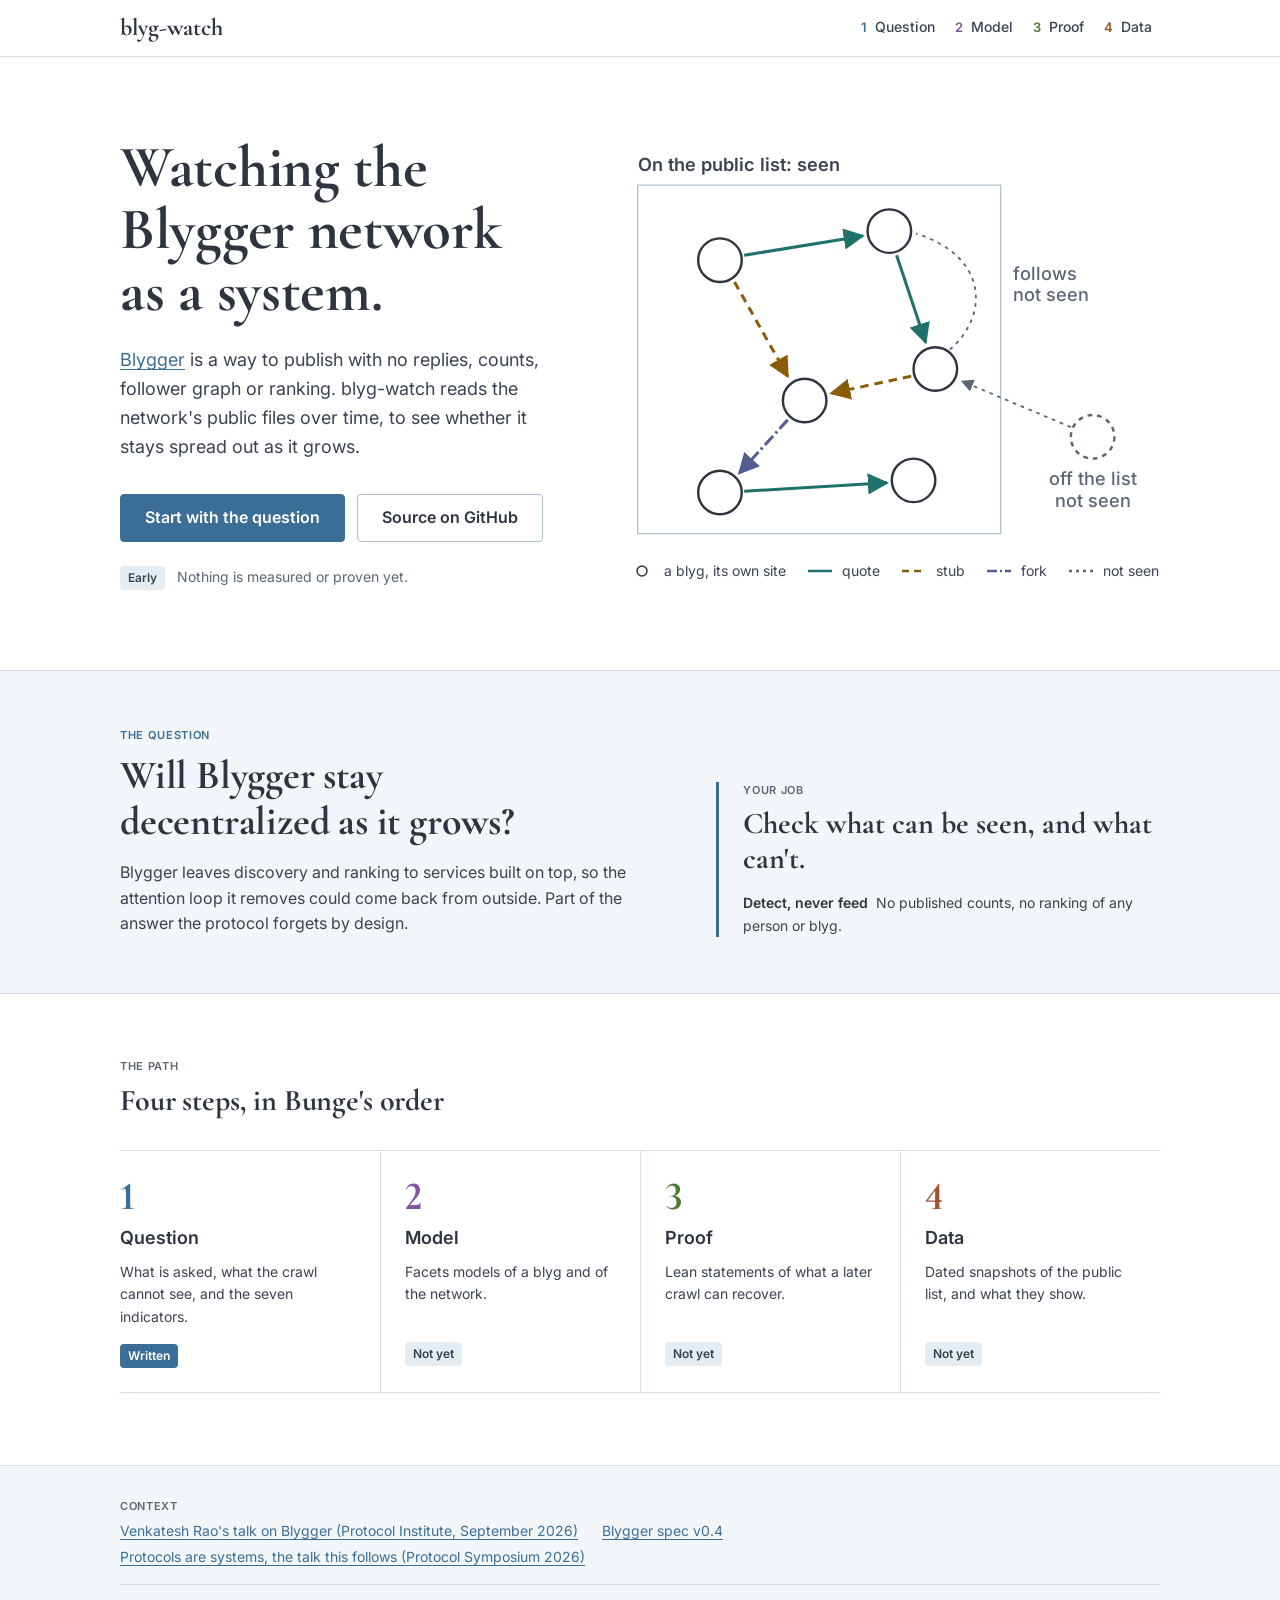
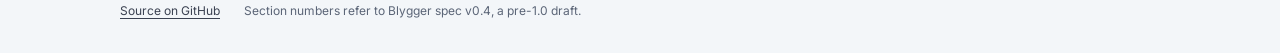
==== site/index.html @ 8dc78583 "site: onboarding front page with a drawn figure, detail moved to four step subpages Shingai found th" ====
<!doctype html>
<html lang="en">
<head>
<meta charset="utf-8">
<meta name="viewport" content="width=device-width, initial-scale=1">
<title>blyg-watch</title>
<meta name="description" content="Watching the Blygger publishing network as a system: whether it stays decentralized as it grows, measured without bringing back counts.">
<link rel="preconnect" href="https://fonts.googleapis.com">
<link rel="preconnect" href="https://fonts.gstatic.com" crossorigin>
<link href="https://fonts.googleapis.com/css2?family=Cormorant+Garamond:wght@700&family=Inter:wght@400;500;600&family=JetBrains+Mono:wght@400&display=swap" rel="stylesheet">
<link rel="stylesheet" href="style.css">
</head>
<body>
<header class="bar">
  <div class="wrap bar-in">
    <a class="mark" href="index.html" aria-current="page">blyg-watch</a>
    <nav aria-label="Path">
      <a class="n-question" href="question.html"><span class="n-num">1</span>Question</a>
      <a class="n-model" href="model.html"><span class="n-num">2</span>Model</a>
      <a class="n-proof" href="proof.html"><span class="n-num">3</span>Proof</a>
      <a class="n-data" href="data.html"><span class="n-num">4</span>Data</a>
    </nav>
  </div>
</header>

<main>
  <section class="hero wrap" aria-labelledby="hero-h">
    <div class="hero-text">
      <h1 id="hero-h">Watching the Blygger network as a system.</h1>
      <p class="lede"><a href="https://blygger.org">Blygger</a> is a way to publish with no replies, counts, follower graph or ranking. blyg-watch reads the network's public files over time, to see whether it stays spread out as it grows.</p>
      <div class="doors">
        <a class="door door-primary" href="question.html">Start with the question</a>
        <a class="door door-secondary" href="https://github.com/halcyonic-systems/blyg-watch">Source on GitHub</a>
      </div>
      <p class="status-line"><span class="chip chip-neutral">Early</span> Nothing is measured or proven yet.</p>
    </div>

    <figure class="hero-fig">
      <svg viewBox="0 0 440 330" role="img" aria-labelledby="fig-title fig-desc">
        <title id="fig-title">What a crawl of the network sees</title>
        <desc id="fig-desc">Six blygs on the public list, linked by quotes, stubs and forks, all visible to the crawl. A seventh blyg sits off the list, and its link in is not seen. Who follows whom is private and not seen either.</desc>
        <defs>
          <marker id="ah-quote" viewBox="0 0 10 10" refX="9" refY="5" markerWidth="7" markerHeight="7" orient="auto"><path class="f-quote" d="M0,0 L10,5 L0,10 Z"/></marker>
          <marker id="ah-stub" viewBox="0 0 10 10" refX="9" refY="5" markerWidth="7" markerHeight="7" orient="auto"><path class="f-stub" d="M0,0 L10,5 L0,10 Z"/></marker>
          <marker id="ah-fork" viewBox="0 0 10 10" refX="9" refY="5" markerWidth="7" markerHeight="7" orient="auto"><path class="f-fork" d="M0,0 L10,5 L0,10 Z"/></marker>
          <marker id="ah-unseen" viewBox="0 0 10 10" refX="9" refY="5" markerWidth="7" markerHeight="7" orient="auto"><path class="f-unseen" d="M0,0 L10,5 L0,10 Z"/></marker>
        </defs>

        <rect class="frame" x="8" y="34" width="300" height="288"/>
        <text class="fig-label" x="8" y="22">On the public list: seen</text>

        <path class="l-quote" d="M96,92 L194,76" marker-end="url(#ah-quote)"/>
        <path class="l-quote" d="M222,92 L246,164" marker-end="url(#ah-quote)"/>
        <path class="l-stub" d="M88,114 L132,192" marker-end="url(#ah-stub)"/>
        <path class="l-stub" d="M234,192 L168,206" marker-end="url(#ah-stub)"/>
        <path class="l-fork" d="M132,228 L92,272" marker-end="url(#ah-fork)"/>
        <path class="l-quote" d="M96,287 L214,280" marker-end="url(#ah-quote)"/>

        <path class="l-follow" d="M266,170 C300,140 296,92 238,74"/>
        <path class="l-unseen" d="M366,234 L276,196" marker-end="url(#ah-unseen)"/>

        <circle class="blyg" cx="76" cy="96" r="18"/>
        <circle class="blyg" cx="216" cy="72" r="18"/>
        <circle class="blyg" cx="254" cy="186" r="18"/>
        <circle class="blyg" cx="146" cy="212" r="18"/>
        <circle class="blyg" cx="236" cy="278" r="18"/>
        <circle class="blyg" cx="76" cy="288" r="18"/>
        <circle class="blyg blyg-off" cx="384" cy="242" r="18"/>

        <text class="fig-note" x="384" y="282" text-anchor="middle">off the list</text>
        <text class="fig-note" x="384" y="300" text-anchor="middle">not seen</text>
        <text class="fig-note" x="318" y="112">follows</text>
        <text class="fig-note" x="318" y="130">not seen</text>
      </svg>
      <figcaption>
        <ul class="key">
          <li><svg class="sw" viewBox="0 0 28 12" aria-hidden="true"><circle class="blyg" cx="14" cy="6" r="5"/></svg>a blyg, its own site</li>
          <li><svg class="sw" viewBox="0 0 28 12" aria-hidden="true"><path class="l-quote" d="M2,6 H26"/></svg>quote</li>
          <li><svg class="sw" viewBox="0 0 28 12" aria-hidden="true"><path class="l-stub" d="M2,6 H26"/></svg>stub</li>
          <li><svg class="sw" viewBox="0 0 28 12" aria-hidden="true"><path class="l-fork" d="M2,6 H26"/></svg>fork</li>
          <li><svg class="sw" viewBox="0 0 28 12" aria-hidden="true"><path class="l-unseen" d="M2,6 H26"/></svg>not seen</li>
        </ul>
      </figcaption>
    </figure>
  </section>

  <section class="band" aria-labelledby="q-h">
    <div class="wrap cols">
      <div>
        <p class="kicker k-question">The question</p>
        <h2 id="q-h">Will Blygger stay decentralized as it grows?</h2>
        <p>Blygger leaves discovery and ranking to services built on top, so the attention loop it removes could come back from outside. Part of the answer the protocol forgets by design.</p>
      </div>
      <div class="job-block">
        <p class="kicker">Your job</p>
        <p class="job">Check what can be seen, and what can't.</p>
        <p class="principle"><span class="tag">Detect, never feed</span> No published counts, no ranking of any person or blyg.</p>
      </div>
    </div>
  </section>

  <section class="wrap path" aria-labelledby="path-h">
    <p class="kicker">The path</p>
    <h2 id="path-h">Four steps, in Bunge's order</h2>
    <ol class="steps">
      <li class="step s-question"><a href="question.html">
        <span class="num" aria-hidden="true">1</span>
        <span class="step-h">Question</span>
        <span class="step-p">What is asked, what the crawl cannot see, and the seven indicators.</span>
        <span class="chip chip-on">Written</span>
      </a></li>
      <li class="step s-model"><a href="model.html">
        <span class="num" aria-hidden="true">2</span>
        <span class="step-h">Model</span>
        <span class="step-p">Facets models of a blyg and of the network.</span>
        <span class="chip chip-neutral">Not yet</span>
      </a></li>
      <li class="step s-proof"><a href="proof.html">
        <span class="num" aria-hidden="true">3</span>
        <span class="step-h">Proof</span>
        <span class="step-p">Lean statements of what a later crawl can recover.</span>
        <span class="chip chip-neutral">Not yet</span>
      </a></li>
      <li class="step s-data"><a href="data.html">
        <span class="num" aria-hidden="true">4</span>
        <span class="step-h">Data</span>
        <span class="step-p">Dated snapshots of the public list, and what they show.</span>
        <span class="chip chip-neutral">Not yet</span>
      </a></li>
    </ol>
  </section>
</main>

<footer class="foot">
  <div class="wrap">
    <p class="foot-row"><span class="foot-k">Context</span>
      <span class="refs">
        <a href="https://www.youtube.com/watch?v=_fX0oiYQ5kk">Venkatesh Rao's talk on Blygger (Protocol Institute, September 2026)</a>
        <a href="https://github.com/blygger/blygger-spec/blob/main/docs/protocol-v0.4.md">Blygger spec v0.4</a>
        <a href="https://halcyonic.systems/protocols-are-systems/">Protocols are systems, the talk this follows (Protocol Symposium 2026)</a>
      </span>
    </p>
    <div class="foot-meta">
      <a href="https://github.com/halcyonic-systems/blyg-watch">Source on GitHub</a>
      <span>Section numbers refer to Blygger spec v0.4, a pre-1.0 draft.</span>
    </div>
  </div>
</footer>
</body>
</html>
---- site/style.css ----
/* blyg-watch. The register of the Facets makeover (docs/design/makeover-2026-10.md):
   Nord paper and ink, neutral surfaces, colour only on marks that name something,
   hairlines and type for structure, R8 corners used sparingly, no shadows.
   Every themed token is one light-dark() pair, so the palette is stated once. */
:root {
  color-scheme: light dark;

  /* surfaces: three neutral steps */
  --paper: light-dark(#ffffff, #1d2022);
  --paper-2: light-dark(#f3f6f9, #16181a);
  --paper-3: light-dark(#e5edf4, #0e0f11);
  --rule: light-dark(#d8dee9, #343a42);
  --rule-strong: light-dark(#aebdcf, #4c566a);

  /* ink */
  --ink: light-dark(#2e3440, #e8eaec);
  --ink-2: light-dark(#3b4252, #c2c6ca);
  --mute: light-dark(#5b6577, #969ca1);

  /* names. One hue per path step, carried on its number, its nav item and its page. */
  --c-question: light-dark(#3b6e96, #88b4d8);
  --c-model: light-dark(#8054a0, #b896cf);
  --c-proof: light-dark(#4a7a35, #8fbf7a);
  --c-data: light-dark(#a0522d, #d99a6c);

  /* link kinds in the figure, each also drawn with its own dash */
  --c-quote: light-dark(#1f716c, #6fc0b8);
  --c-stub: light-dark(#8a5c08, #dba448);
  --c-fork: light-dark(#545c93, #9aa1d8);

  --on-fill: light-dark(#ffffff, #16181a);

  --r-md: 8px;
  --r-sm: 4px;
  --t-hero: clamp(40px, 4.6vw, 60px);
  --display: "Cormorant Garamond", Georgia, serif;
  --font: "Inter", system-ui, sans-serif;
  --mono: "JetBrains Mono", ui-monospace, monospace;
}

* { box-sizing: border-box; }
html { scroll-behavior: smooth; }
@media (prefers-reduced-motion: reduce) { html { scroll-behavior: auto; } }
body {
  margin: 0;
  background: var(--paper);
  color: var(--ink);
  font: 400 16px/1.6 var(--font);
  -webkit-font-smoothing: antialiased;
}
a { color: var(--c-question); text-underline-offset: 3px; }
a:focus-visible, summary:focus-visible { outline: 2px solid var(--c-question); outline-offset: 2px; border-radius: var(--r-sm); }
code { font: 400 13px/1 var(--mono); color: var(--ink); }
p { margin: 0; }
.wrap { max-width: 1120px; margin: 0 auto; padding: 0 16px; }
@media (min-width: 720px) { .wrap { padding: 0 40px; } }

h1, h2 { font-family: var(--display); font-weight: 700; font-variant-numeric: lining-nums; letter-spacing: -0.005em; color: var(--ink); margin: 0; }
h1 { font-size: var(--t-hero); line-height: 1.05; }
h2 { font-size: 30px; line-height: 1.15; }
.kicker { font-size: 11px; font-weight: 600; letter-spacing: 0.06em; text-transform: uppercase; color: var(--mute); margin-bottom: 8px; }
.lede { font-size: 18px; line-height: 1.6; color: var(--ink-2); max-width: 60ch; }
.sub { color: var(--ink-2); max-width: 68ch; }
.sub + .sub { margin-top: 12px; }
.note { margin-top: 16px; font-size: 14px; color: var(--mute); max-width: 68ch; }
.cite { font: 400 12px/1 var(--mono); color: var(--mute); white-space: nowrap; }

/* top bar */
.bar { border-bottom: 1px solid var(--rule); background: var(--paper); }
.bar-in { display: flex; align-items: center; justify-content: space-between; gap: 16px; min-height: 56px; flex-wrap: wrap; }
.mark { font-family: var(--display); font-weight: 700; font-size: 24px; color: var(--ink); text-decoration: none; line-height: 1; }
.bar nav { display: flex; gap: 4px; }
.bar nav a {
  display: inline-flex; align-items: center; gap: 8px;
  min-height: 32px; padding: 0 8px;
  font-size: 14px; font-weight: 500; color: var(--ink-2); text-decoration: none;
  border-bottom: 2px solid transparent;
}
.n-num { font: 600 13px/1 var(--font); }
.n-question .n-num { color: var(--c-question); }
.n-model .n-num { color: var(--c-model); }
.n-proof .n-num { color: var(--c-proof); }
.n-data .n-num { color: var(--c-data); }
.bar nav a:hover { color: var(--ink); }
.bar nav a[aria-current="page"] { color: var(--ink); font-weight: 600; }
.n-question[aria-current="page"] { border-bottom-color: var(--c-question); }
.n-model[aria-current="page"] { border-bottom-color: var(--c-model); }
.n-proof[aria-current="page"] { border-bottom-color: var(--c-proof); }
.n-data[aria-current="page"] { border-bottom-color: var(--c-data); }
@media (max-width: 480px) {
  .bar-in { padding-top: 8px; padding-bottom: 4px; }
  .bar nav { width: 100%; justify-content: space-between; margin: 0 -8px; width: calc(100% + 16px); }
  .bar nav a { padding: 0 6px; gap: 6px; }
}

/* hero */
.hero { display: grid; gap: 40px; padding-top: 48px; padding-bottom: 56px; align-items: center; }
@media (min-width: 960px) { .hero { grid-template-columns: 5fr 6fr; gap: 64px; padding-top: 80px; padding-bottom: 80px; } }
.hero h1 { max-width: 14ch; }
.hero .lede { margin-top: 24px; }
.doors { display: flex; flex-wrap: wrap; gap: 12px; margin-top: 32px; }
.door {
  display: inline-flex; align-items: center; justify-content: center;
  min-height: 48px; padding: 0 24px;
  font-weight: 600; text-decoration: none; border-radius: var(--r-sm);
}
.door-primary { background: var(--c-question); color: var(--on-fill); border: 1px solid var(--c-question); }
.door-primary:hover { background: var(--ink); border-color: var(--ink); color: var(--paper); }
.door-secondary { color: var(--ink); border: 1px solid var(--rule-strong); }
.door-secondary:hover { border-color: var(--ink); }
@media (max-width: 480px) { .door { width: 100%; } }
.status-line { margin-top: 24px; display: flex; align-items: center; gap: 12px; font-size: 14px; color: var(--mute); }

.chip {
  display: inline-flex; align-items: center; min-height: 24px; padding: 0 8px;
  font-size: 12px; font-weight: 600; border-radius: var(--r-sm); white-space: nowrap;
}
.chip-neutral { background: var(--paper-3); color: var(--ink-2); }
.chip-on { background: var(--c-question); color: var(--on-fill); }

/* figure */
.hero-fig { margin: 0; min-width: 0; }
.hero-fig > svg { display: block; width: 100%; height: auto; max-width: 560px; }
.frame { fill: none; stroke: var(--rule-strong); stroke-width: 1; }
.fig-label { font: 600 15px var(--font); fill: var(--ink-2); }
.fig-note { font: 500 15px var(--font); fill: var(--mute); }
.blyg { fill: var(--paper); stroke: var(--ink); stroke-width: 2; }
.blyg-off { stroke: var(--mute); stroke-dasharray: 4 4; }
.l-quote, .l-stub, .l-fork, .l-unseen, .l-follow { fill: none; stroke-width: 2.5; }
.l-quote { stroke: var(--c-quote); }
.l-stub { stroke: var(--c-stub); stroke-dasharray: 7 5; }
.l-fork { stroke: var(--c-fork); stroke-dasharray: 10 3 2 3; }
.l-unseen, .l-follow { stroke: var(--mute); stroke-width: 1.5; stroke-dasharray: 3 4; }
.f-quote { fill: var(--c-quote); }
.f-stub { fill: var(--c-stub); }
.f-fork { fill: var(--c-fork); }
.f-unseen { fill: var(--mute); }
.key { list-style: none; margin: 16px 0 0; padding: 0; display: flex; flex-wrap: wrap; gap: 8px 20px; font-size: 14px; color: var(--ink-2); }
.key li { display: inline-flex; align-items: center; gap: 8px; }
.sw { width: 28px; height: 12px; overflow: visible; }
.sw .l-quote, .sw .l-stub, .sw .l-fork, .sw .l-unseen { stroke-width: 2.5; }
.sw .blyg { stroke-width: 1.5; }

/* the question band: one neutral surface step, hairlines top and bottom */
.band { background: var(--paper-2); border-top: 1px solid var(--rule); border-bottom: 1px solid var(--rule); padding: 56px 0; }
.cols { display: grid; gap: 40px; }
@media (min-width: 960px) { .cols { grid-template-columns: 6fr 5fr; gap: 64px; align-items: end; } }
.band h2 { font-size: clamp(30px, 3.4vw, 40px); max-width: 24ch; }
.band h2 + p { margin-top: 16px; color: var(--ink-2); max-width: 56ch; }
.k-question { color: var(--c-question); }
.job-block { border-left: 3px solid var(--c-question); padding-left: 24px; }
.job { font-family: var(--display); font-weight: 700; font-size: 30px; line-height: 1.15; color: var(--ink); }
.principle { margin-top: 16px; font-size: 14px; color: var(--ink-2); }
.tag { font-weight: 600; color: var(--ink); margin-right: 4px; }

/* path */
.path { padding-top: 64px; padding-bottom: 72px; }
.steps { list-style: none; margin: 32px 0 0; padding: 0; display: grid; grid-template-columns: 1fr; border-top: 1px solid var(--rule); }
@media (min-width: 720px) { .steps { grid-template-columns: repeat(2, 1fr); } }
@media (min-width: 1040px) { .steps { grid-template-columns: repeat(4, 1fr); } }
.step { border-bottom: 1px solid var(--rule); }
.step a {
  display: flex; flex-direction: column; gap: 8px; height: 100%;
  padding: 24px 24px 24px 0; color: inherit; text-decoration: none;
  border-top: 3px solid transparent; margin-top: -2px;
}
@media (min-width: 720px) {
  .step + .step a { padding-left: 24px; }
  .step:nth-child(odd) + .step { border-left: 1px solid var(--rule); }
}
@media (min-width: 1040px) { .step + .step { border-left: 1px solid var(--rule); } }
@media (min-width: 720px) and (max-width: 1039px) { .step:nth-child(3) a { padding-left: 0; } }
.num { font-variant-numeric: lining-nums; font-family: var(--display); font-weight: 700; font-size: 40px; line-height: 1; }
.step-h { font-weight: 600; font-size: 18px; }
.step-p { font-size: 14px; color: var(--ink-2); flex: 1; }
.step .chip { align-self: flex-start; margin-top: 8px; }
.step a:hover .step-h { text-decoration: underline; text-underline-offset: 3px; }
.s-question .num, .s-question .num-inline { color: var(--c-question); }
.s-model .num, .s-model .num-inline { color: var(--c-model); }
.s-proof .num, .s-proof .num-inline { color: var(--c-proof); }
.s-data .num, .s-data .num-inline { color: var(--c-data); }
.s-question a:hover { border-top-color: var(--c-question); }
.s-model a:hover { border-top-color: var(--c-model); }
.s-proof a:hover { border-top-color: var(--c-proof); }
.s-data a:hover { border-top-color: var(--c-data); }

/* subpages: the step's hue names the page on its kicker and its rule */
.sub-page { --c-step: var(--c-question); }
.sub-page.s-model { --c-step: var(--c-model); }
.sub-page.s-proof { --c-step: var(--c-proof); }
.sub-page.s-data { --c-step: var(--c-data); }
.page-head { padding-top: 48px; padding-bottom: 40px; }
@media (min-width: 720px) { .page-head { padding-top: 72px; } }
.page-head h1 { max-width: 22ch; }
.page-head .lede { margin-top: 20px; max-width: 64ch; }
.k-step { color: var(--c-step); display: flex; align-items: center; gap: 8px; }
.num-inline { font: 700 20px/1 var(--display); font-variant-numeric: lining-nums; }
.sub-page .chip-on { background: var(--c-step); }
.toc-wrap { }
.toc { display: flex; flex-wrap: wrap; gap: 4px 24px; padding: 12px 0; border-top: 1px solid var(--rule); border-bottom: 1px solid var(--rule); font-size: 14px; }
.toc a { color: var(--ink-2); text-decoration: none; min-height: 32px; display: inline-flex; align-items: center; }
.toc a:hover { color: var(--ink); text-decoration: underline; }
.block { padding-top: 40px; padding-bottom: 8px; }
.block h2 { padding-top: 16px; border-top: 3px solid var(--c-step); display: inline-block; margin-bottom: 16px; }
.toc-wrap + .block h2, .page-head + .block h2 { }
.sub a { color: var(--c-question); }

/* rows: a definition list set on hairlines, no boxes */
.rows { margin: 24px 0 0; border-top: 1px solid var(--rule-strong); max-width: 920px; }
.rows > div { display: grid; gap: 4px; padding: 16px 0; border-bottom: 1px solid var(--rule); }
@media (min-width: 720px) { .rows > div { grid-template-columns: minmax(0, 5fr) minmax(0, 6fr); gap: 32px; } }
.rows dt { font-weight: 600; color: var(--ink); }
.rows dd { margin: 0; color: var(--ink-2); font-size: 15px; }
.plain { margin: 0; padding-left: 20px; max-width: 68ch; color: var(--ink-2); }
.plain li + li { margin-top: 8px; }
.plain li::marker { color: var(--c-step); }

/* pager */
.pager { display: grid; grid-template-columns: 1fr 1fr; gap: 16px; padding-top: 56px; padding-bottom: 64px; }
.pg { display: flex; flex-direction: column; gap: 4px; padding-top: 16px; border-top: 1px solid var(--rule-strong); color: var(--ink); text-decoration: none; font-weight: 600; }
.pg:hover { border-top-color: var(--ink); }
.pg-next { text-align: right; }
.pg-k { font-size: 11px; font-weight: 600; letter-spacing: 0.06em; text-transform: uppercase; color: var(--mute); }

/* foot */
.foot { border-top: 1px solid var(--rule); background: var(--paper-2); padding: 32px 0; font-size: 14px; color: var(--ink-2); }
.foot-row { display: flex; flex-wrap: wrap; gap: 4px 16px; align-items: baseline; padding-bottom: 16px; margin-bottom: 16px; border-bottom: 1px solid var(--rule); }
.foot-k { font-size: 11px; font-weight: 600; letter-spacing: 0.06em; text-transform: uppercase; color: var(--mute); min-width: 80px; }
.refs { display: flex; flex-wrap: wrap; gap: 4px 24px; }
.foot-meta { display: flex; flex-wrap: wrap; gap: 8px 24px; color: var(--mute); font-size: 12px; }
.foot-meta a { color: var(--ink-2); }
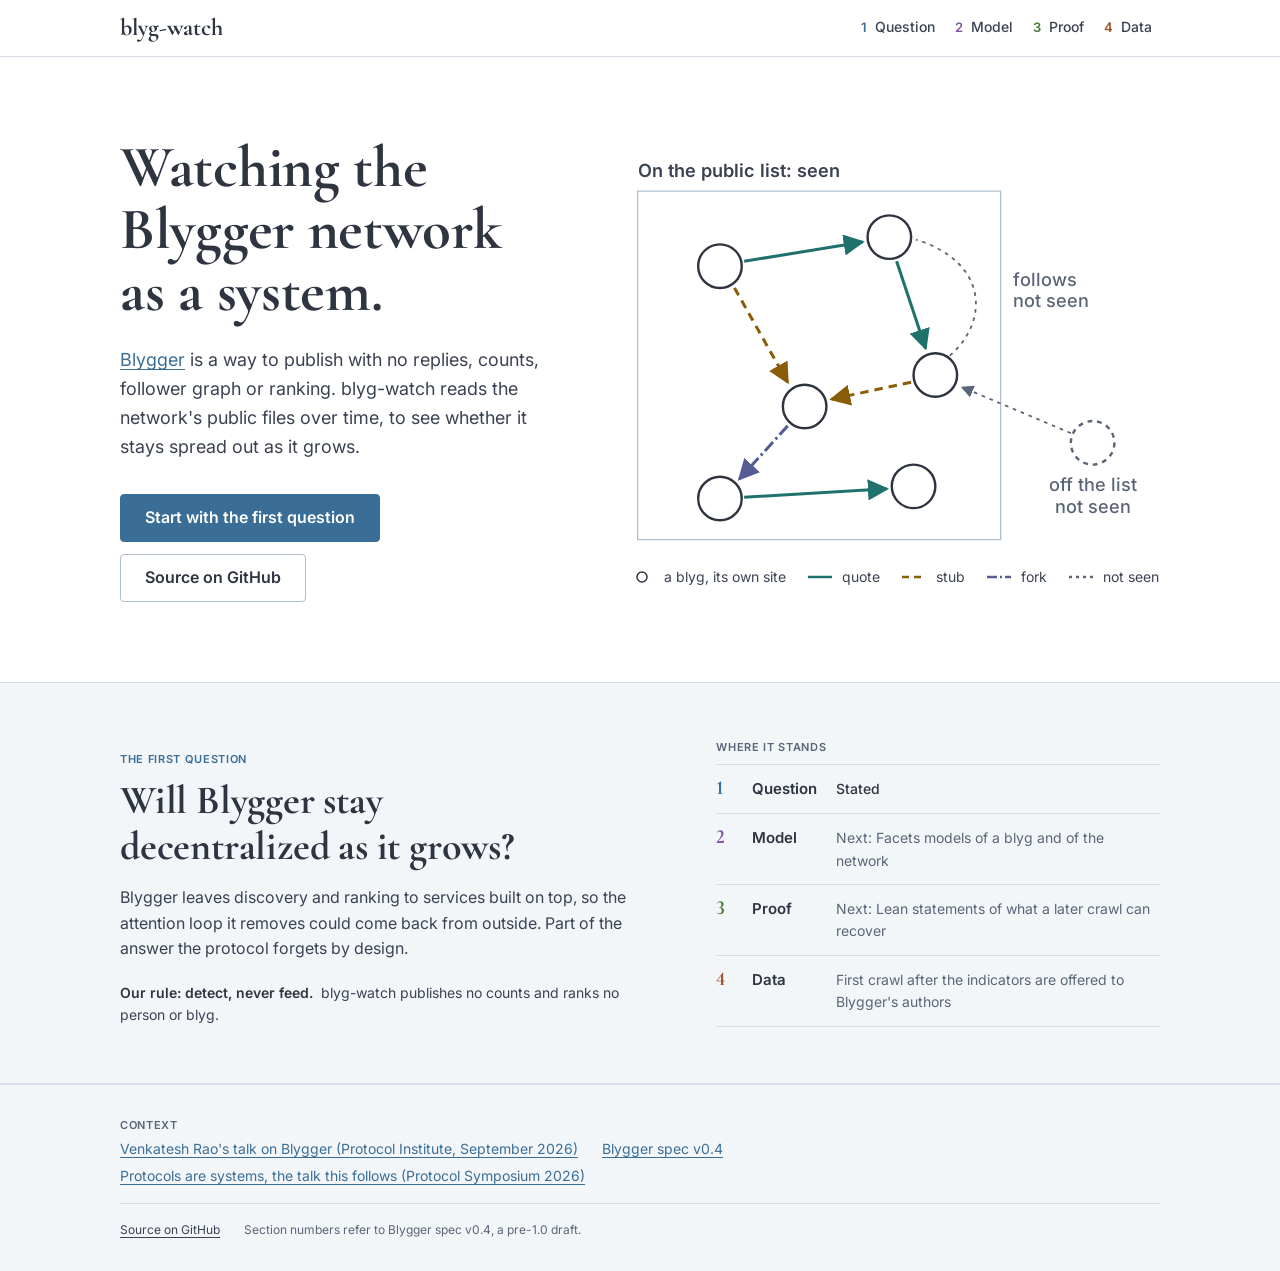
==== commit bc7b9e3a: "site: roadmap replaces the Early tag and the path section; first question; rule framed as ours Shing" ====
--- a/site/index.html
+++ b/site/index.html
@@ -29,10 +29,9 @@
       <h1 id="hero-h">Watching the Blygger network as a system.</h1>
       <p class="lede"><a href="https://blygger.org">Blygger</a> is a way to publish with no replies, counts, follower graph or ranking. blyg-watch reads the network's public files over time, to see whether it stays spread out as it grows.</p>
       <div class="doors">
-        <a class="door door-primary" href="question.html">Start with the question</a>
+        <a class="door door-primary" href="question.html">Start with the first question</a>
         <a class="door door-secondary" href="https://github.com/halcyonic-systems/blyg-watch">Source on GitHub</a>
       </div>
-      <p class="status-line"><span class="chip chip-neutral">Early</span> Nothing is measured or proven yet.</p>
     </div>
 
     <figure class="hero-fig">
@@ -87,47 +86,21 @@
   <section class="band" aria-labelledby="q-h">
     <div class="wrap cols">
       <div>
-        <p class="kicker k-question">The question</p>
+        <p class="kicker k-question">The first question</p>
         <h2 id="q-h">Will Blygger stay decentralized as it grows?</h2>
         <p>Blygger leaves discovery and ranking to services built on top, so the attention loop it removes could come back from outside. Part of the answer the protocol forgets by design.</p>
+        <p class="principle"><span class="tag">Our rule: detect, never feed.</span> blyg-watch publishes no counts and ranks no person or blyg.</p>
       </div>
-      <div class="job-block">
-        <p class="kicker">Your job</p>
-        <p class="job">Check what can be seen, and what can't.</p>
-        <p class="principle"><span class="tag">Detect, never feed</span> No published counts, no ranking of any person or blyg.</p>
+      <div class="roadmap-block">
+        <p class="kicker">Where it stands</p>
+        <ol class="roadmap">
+          <li class="s-question"><a href="question.html"><span class="num-inline">1</span><span class="rm-h">Question</span><span class="rm-s rm-done">Stated</span></a></li>
+          <li class="s-model"><a href="model.html"><span class="num-inline">2</span><span class="rm-h">Model</span><span class="rm-s">Next: Facets models of a blyg and of the network</span></a></li>
+          <li class="s-proof"><a href="proof.html"><span class="num-inline">3</span><span class="rm-h">Proof</span><span class="rm-s">Next: Lean statements of what a later crawl can recover</span></a></li>
+          <li class="s-data"><a href="data.html"><span class="num-inline">4</span><span class="rm-h">Data</span><span class="rm-s">First crawl after the indicators are offered to Blygger's authors</span></a></li>
+        </ol>
       </div>
     </div>
-  </section>
-
-  <section class="wrap path" aria-labelledby="path-h">
-    <p class="kicker">The path</p>
-    <h2 id="path-h">Four steps, in Bunge's order</h2>
-    <ol class="steps">
-      <li class="step s-question"><a href="question.html">
-        <span class="num" aria-hidden="true">1</span>
-        <span class="step-h">Question</span>
-        <span class="step-p">What is asked, what the crawl cannot see, and the seven indicators.</span>
-        <span class="chip chip-on">Written</span>
-      </a></li>
-      <li class="step s-model"><a href="model.html">
-        <span class="num" aria-hidden="true">2</span>
-        <span class="step-h">Model</span>
-        <span class="step-p">Facets models of a blyg and of the network.</span>
-        <span class="chip chip-neutral">Not yet</span>
-      </a></li>
-      <li class="step s-proof"><a href="proof.html">
-        <span class="num" aria-hidden="true">3</span>
-        <span class="step-h">Proof</span>
-        <span class="step-p">Lean statements of what a later crawl can recover.</span>
-        <span class="chip chip-neutral">Not yet</span>
-      </a></li>
-      <li class="step s-data"><a href="data.html">
-        <span class="num" aria-hidden="true">4</span>
-        <span class="step-h">Data</span>
-        <span class="step-p">Dated snapshots of the public list, and what they show.</span>
-        <span class="chip chip-neutral">Not yet</span>
-      </a></li>
-    </ol>
   </section>
 </main>
 
--- a/site/style.css
+++ b/site/style.css
@@ -148,11 +148,16 @@
 .band h2 { font-size: clamp(30px, 3.4vw, 40px); max-width: 24ch; }
 .band h2 + p { margin-top: 16px; color: var(--ink-2); max-width: 56ch; }
 .k-question { color: var(--c-question); }
-.job-block { border-left: 3px solid var(--c-question); padding-left: 24px; }
-.job { font-family: var(--display); font-weight: 700; font-size: 30px; line-height: 1.15; color: var(--ink); }
-.principle { margin-top: 16px; font-size: 14px; color: var(--ink-2); }
+.principle { margin-top: 20px; font-size: 14px; color: var(--ink-2); max-width: 56ch; }
 .tag { font-weight: 600; color: var(--ink); margin-right: 4px; }
-
+.roadmap { list-style: none; margin: 0; padding: 0; border-top: 1px solid var(--rule); }
+.roadmap li { border-bottom: 1px solid var(--rule); }
+.roadmap a { display: grid; grid-template-columns: 28px 76px 1fr; gap: 8px; align-items: baseline; padding: 12px 0; color: inherit; text-decoration: none; }
+.roadmap a:hover .rm-h { text-decoration: underline; text-underline-offset: 3px; }
+.num-inline { font-family: var(--display); font-weight: 700; font-size: 24px; line-height: 1; }
+.rm-h { font-weight: 600; font-size: 15px; }
+.rm-s { font-size: 14px; color: var(--mute); }
+.rm-done { color: var(--ink); font-weight: 500; }
 /* path */
 .path { padding-top: 64px; padding-bottom: 72px; }
 .steps { list-style: none; margin: 32px 0 0; padding: 0; display: grid; grid-template-columns: 1fr; border-top: 1px solid var(--rule); }
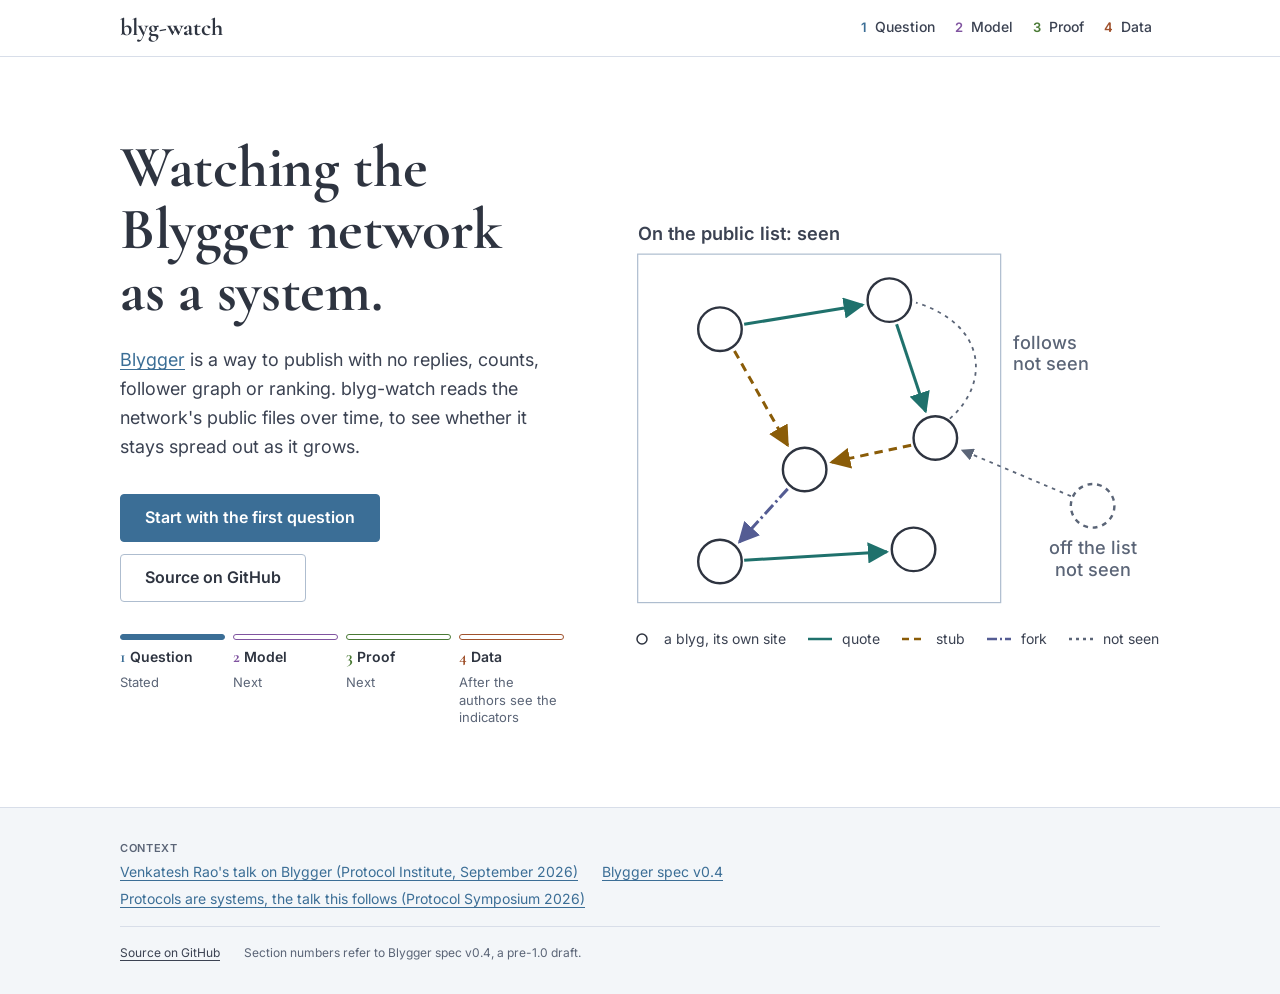
==== commit 3865a22c: "site: front band removed; a four-bar roadmap on every page; framed rows on the question page The roa" ====
--- a/site/index.html
+++ b/site/index.html
@@ -32,6 +32,12 @@
         <a class="door door-primary" href="question.html">Start with the first question</a>
         <a class="door door-secondary" href="https://github.com/halcyonic-systems/blyg-watch">Source on GitHub</a>
       </div>
+      <nav class="progress" aria-label="Where blyg-watch stands">
+        <a class="pr pr-question pr-done" href="question.html"><span class="pr-bar" aria-hidden="true"></span><span class="pr-l"><span class="pr-n">1</span> Question</span><span class="pr-s">Stated</span></a>
+        <a class="pr pr-model" href="model.html"><span class="pr-bar" aria-hidden="true"></span><span class="pr-l"><span class="pr-n">2</span> Model</span><span class="pr-s">Next</span></a>
+        <a class="pr pr-proof" href="proof.html"><span class="pr-bar" aria-hidden="true"></span><span class="pr-l"><span class="pr-n">3</span> Proof</span><span class="pr-s">Next</span></a>
+        <a class="pr pr-data" href="data.html"><span class="pr-bar" aria-hidden="true"></span><span class="pr-l"><span class="pr-n">4</span> Data</span><span class="pr-s">After the authors see the indicators</span></a>
+      </nav>
     </div>
 
     <figure class="hero-fig">
@@ -83,25 +89,6 @@
     </figure>
   </section>
 
-  <section class="band" aria-labelledby="q-h">
-    <div class="wrap cols">
-      <div>
-        <p class="kicker k-question">The first question</p>
-        <h2 id="q-h">Will Blygger stay decentralized as it grows?</h2>
-        <p>Blygger leaves discovery and ranking to services built on top, so the attention loop it removes could come back from outside. Part of the answer the protocol forgets by design.</p>
-        <p class="principle"><span class="tag">Our rule: detect, never feed.</span> blyg-watch publishes no counts and ranks no person or blyg.</p>
-      </div>
-      <div class="roadmap-block">
-        <p class="kicker">Where it stands</p>
-        <ol class="roadmap">
-          <li class="s-question"><a href="question.html"><span class="num-inline">1</span><span class="rm-h">Question</span><span class="rm-s rm-done">Stated</span></a></li>
-          <li class="s-model"><a href="model.html"><span class="num-inline">2</span><span class="rm-h">Model</span><span class="rm-s">Next: Facets models of a blyg and of the network</span></a></li>
-          <li class="s-proof"><a href="proof.html"><span class="num-inline">3</span><span class="rm-h">Proof</span><span class="rm-s">Next: Lean statements of what a later crawl can recover</span></a></li>
-          <li class="s-data"><a href="data.html"><span class="num-inline">4</span><span class="rm-h">Data</span><span class="rm-s">First crawl after the indicators are offered to Blygger's authors</span></a></li>
-        </ol>
-      </div>
-    </div>
-  </section>
 </main>
 
 <footer class="foot">
--- a/site/style.css
+++ b/site/style.css
@@ -141,23 +141,6 @@
 .sw .l-quote, .sw .l-stub, .sw .l-fork, .sw .l-unseen { stroke-width: 2.5; }
 .sw .blyg { stroke-width: 1.5; }
 
-/* the question band: one neutral surface step, hairlines top and bottom */
-.band { background: var(--paper-2); border-top: 1px solid var(--rule); border-bottom: 1px solid var(--rule); padding: 56px 0; }
-.cols { display: grid; gap: 40px; }
-@media (min-width: 960px) { .cols { grid-template-columns: 6fr 5fr; gap: 64px; align-items: end; } }
-.band h2 { font-size: clamp(30px, 3.4vw, 40px); max-width: 24ch; }
-.band h2 + p { margin-top: 16px; color: var(--ink-2); max-width: 56ch; }
-.k-question { color: var(--c-question); }
-.principle { margin-top: 20px; font-size: 14px; color: var(--ink-2); max-width: 56ch; }
-.tag { font-weight: 600; color: var(--ink); margin-right: 4px; }
-.roadmap { list-style: none; margin: 0; padding: 0; border-top: 1px solid var(--rule); }
-.roadmap li { border-bottom: 1px solid var(--rule); }
-.roadmap a { display: grid; grid-template-columns: 28px 76px 1fr; gap: 8px; align-items: baseline; padding: 12px 0; color: inherit; text-decoration: none; }
-.roadmap a:hover .rm-h { text-decoration: underline; text-underline-offset: 3px; }
-.num-inline { font-family: var(--display); font-weight: 700; font-size: 24px; line-height: 1; }
-.rm-h { font-weight: 600; font-size: 15px; }
-.rm-s { font-size: 14px; color: var(--mute); }
-.rm-done { color: var(--ink); font-weight: 500; }
 /* path */
 .path { padding-top: 64px; padding-bottom: 72px; }
 .steps { list-style: none; margin: 32px 0 0; padding: 0; display: grid; grid-template-columns: 1fr; border-top: 1px solid var(--rule); }
@@ -234,3 +217,38 @@
 .refs { display: flex; flex-wrap: wrap; gap: 4px 24px; }
 .foot-meta { display: flex; flex-wrap: wrap; gap: 8px 24px; color: var(--mute); font-size: 12px; }
 .foot-meta a { color: var(--ink-2); }
+
+/* where it stands: one bar per step, filled when done, in the step's hue */
+.progress { display: grid; grid-template-columns: repeat(4, minmax(0, 1fr)); gap: 8px; margin-top: 32px; max-width: 560px; }
+.pr { display: flex; flex-direction: column; gap: 6px; color: inherit; text-decoration: none; min-width: 0; }
+.pr-bar { height: 6px; border-radius: 3px; border: 1.5px solid var(--pr); background: transparent; }
+.pr-done .pr-bar { background: var(--pr); }
+.pr-l { font-size: 14px; font-weight: 600; color: var(--ink); }
+.pr-n { font: 700 17px/1 var(--display); color: var(--pr); }
+.pr-s { font-size: 13px; line-height: 1.35; color: var(--mute); }
+.pr[aria-current="page"] .pr-l { text-decoration: underline; text-decoration-color: var(--pr); text-decoration-thickness: 2px; text-underline-offset: 4px; }
+.pr:hover .pr-l { text-decoration: underline; text-underline-offset: 4px; }
+.pr-question { --pr: var(--c-question); }
+.pr-model { --pr: var(--c-model); }
+.pr-proof { --pr: var(--c-proof); }
+.pr-data { --pr: var(--c-data); }
+.page-head .progress { margin-top: 28px; }
+
+/* readable rows: a framed list with a header row and a surface step on alternate rows */
+.rows { border: 1px solid var(--rule); border-radius: var(--r-md, 8px); overflow: hidden; background: var(--paper); }
+.rows > div { padding: 14px 20px; }
+.rows > div:nth-child(even) { background: var(--paper-2); }
+.rows > div:last-child { border-bottom: 0; }
+.rows-head { display: none !important; }
+@media (min-width: 720px) {
+  .rows-head { display: grid !important; grid-template-columns: minmax(0, 5fr) minmax(0, 6fr); gap: 32px; background: var(--paper-3) !important; padding: 10px 20px !important; font-size: 11px; font-weight: 600; letter-spacing: 0.06em; text-transform: uppercase; color: var(--mute); border-bottom: 1px solid var(--rule-strong) !important; }
+}
+.block { padding-top: 56px; }
+
+/* the three kinds of link, keyed to the figure */
+.kinds { list-style: none; margin: 24px 0 0; padding: 0; display: grid; gap: 10px; max-width: 64ch; }
+.kinds li { display: grid; grid-template-columns: 36px 1fr; align-items: baseline; color: var(--ink-2); }
+.kinds b { color: var(--ink); margin-right: 6px; }
+.kinds .sw { align-self: center; }
+
+.callout { margin: 16px 0; padding: 12px 0 12px 20px; border-left: 3px solid var(--c-step); max-width: 64ch; font-size: 17px; color: var(--ink); }
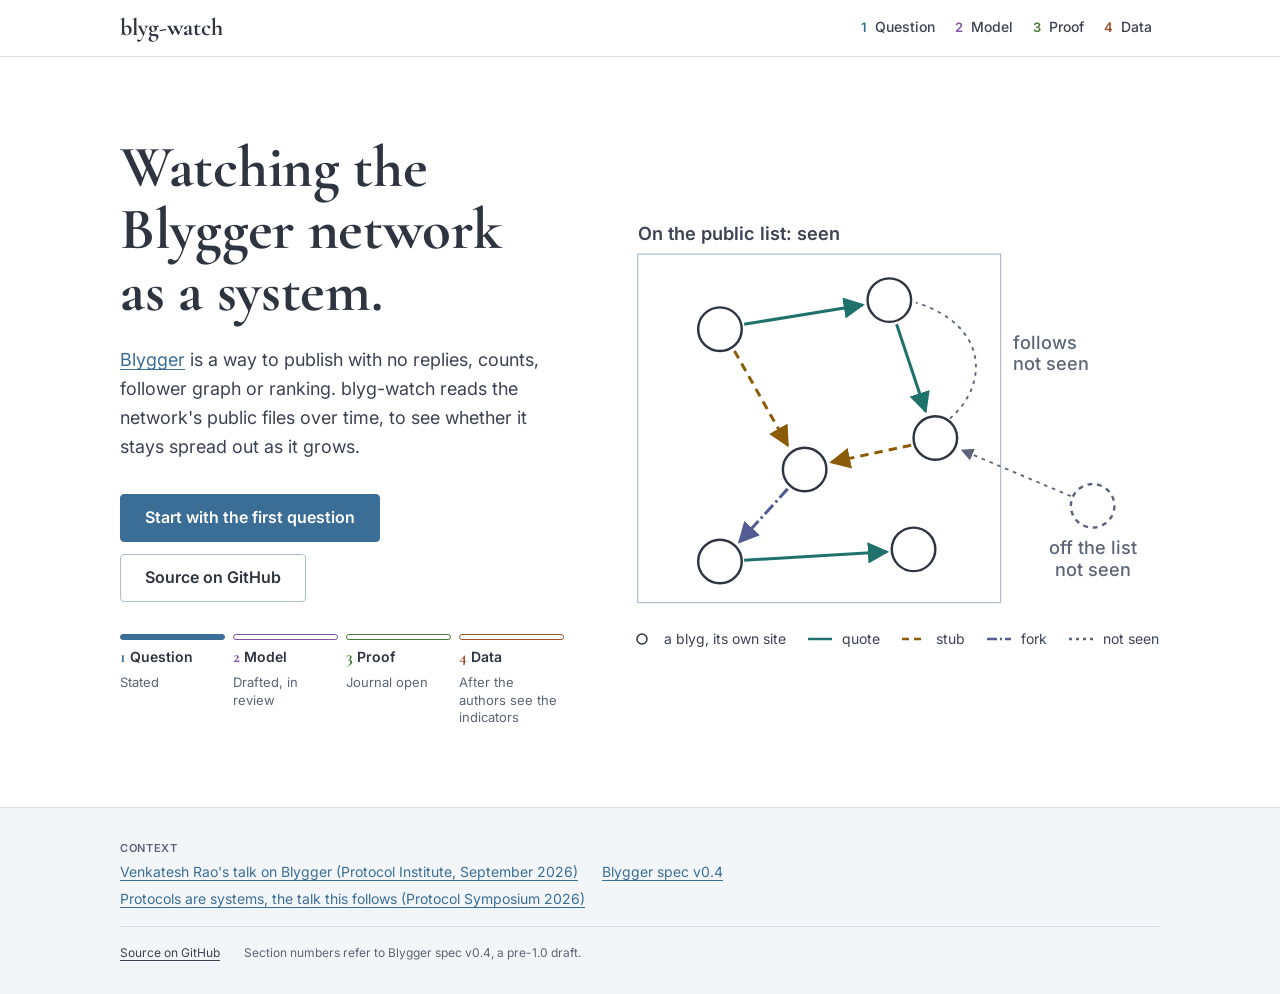
==== commit 6c42293d: "docs: statuses match reality (model drafted, journal open); Data page names its planned charts; READ" ====
--- a/site/index.html
+++ b/site/index.html
@@ -34,8 +34,8 @@
       </div>
       <nav class="progress" aria-label="Where blyg-watch stands">
         <a class="pr pr-question pr-done" href="question.html"><span class="pr-bar" aria-hidden="true"></span><span class="pr-l"><span class="pr-n">1</span> Question</span><span class="pr-s">Stated</span></a>
-        <a class="pr pr-model" href="model.html"><span class="pr-bar" aria-hidden="true"></span><span class="pr-l"><span class="pr-n">2</span> Model</span><span class="pr-s">Next</span></a>
-        <a class="pr pr-proof" href="proof.html"><span class="pr-bar" aria-hidden="true"></span><span class="pr-l"><span class="pr-n">3</span> Proof</span><span class="pr-s">Next</span></a>
+        <a class="pr pr-model" href="model.html"><span class="pr-bar" aria-hidden="true"></span><span class="pr-l"><span class="pr-n">2</span> Model</span><span class="pr-s">Drafted, in review</span></a>
+        <a class="pr pr-proof" href="proof.html"><span class="pr-bar" aria-hidden="true"></span><span class="pr-l"><span class="pr-n">3</span> Proof</span><span class="pr-s">Journal open</span></a>
         <a class="pr pr-data" href="data.html"><span class="pr-bar" aria-hidden="true"></span><span class="pr-l"><span class="pr-n">4</span> Data</span><span class="pr-s">After the authors see the indicators</span></a>
       </nav>
     </div>
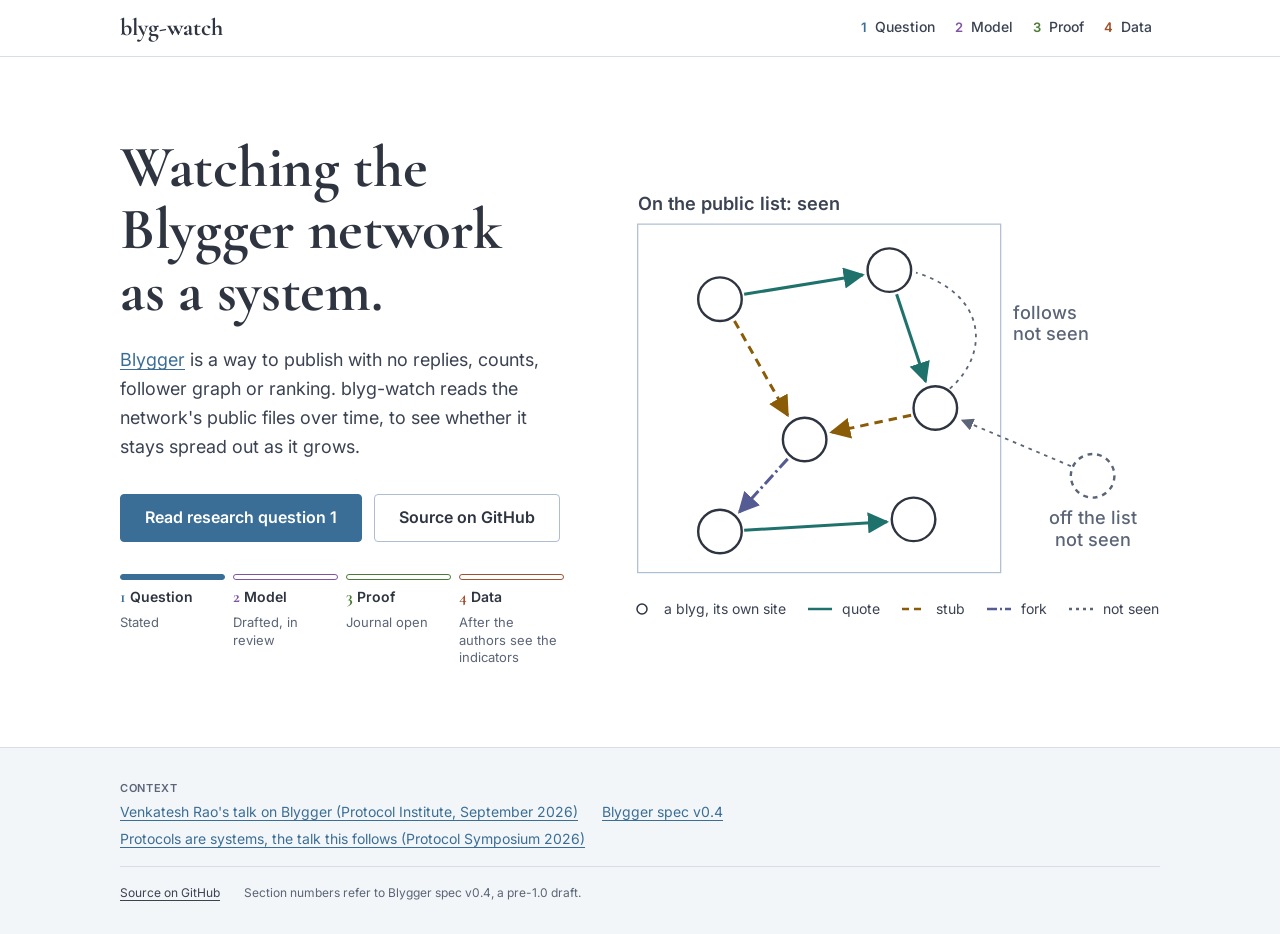
==== commit 861d0dca: "site: front-page button reads "Read research question 1"; README heading matches Shingai found "Star" ====
--- a/site/index.html
+++ b/site/index.html
@@ -29,7 +29,7 @@
       <h1 id="hero-h">Watching the Blygger network as a system.</h1>
       <p class="lede"><a href="https://blygger.org">Blygger</a> is a way to publish with no replies, counts, follower graph or ranking. blyg-watch reads the network's public files over time, to see whether it stays spread out as it grows.</p>
       <div class="doors">
-        <a class="door door-primary" href="question.html">Start with the first question</a>
+        <a class="door door-primary" href="question.html">Read research question 1</a>
         <a class="door door-secondary" href="https://github.com/halcyonic-systems/blyg-watch">Source on GitHub</a>
       </div>
       <nav class="progress" aria-label="Where blyg-watch stands">
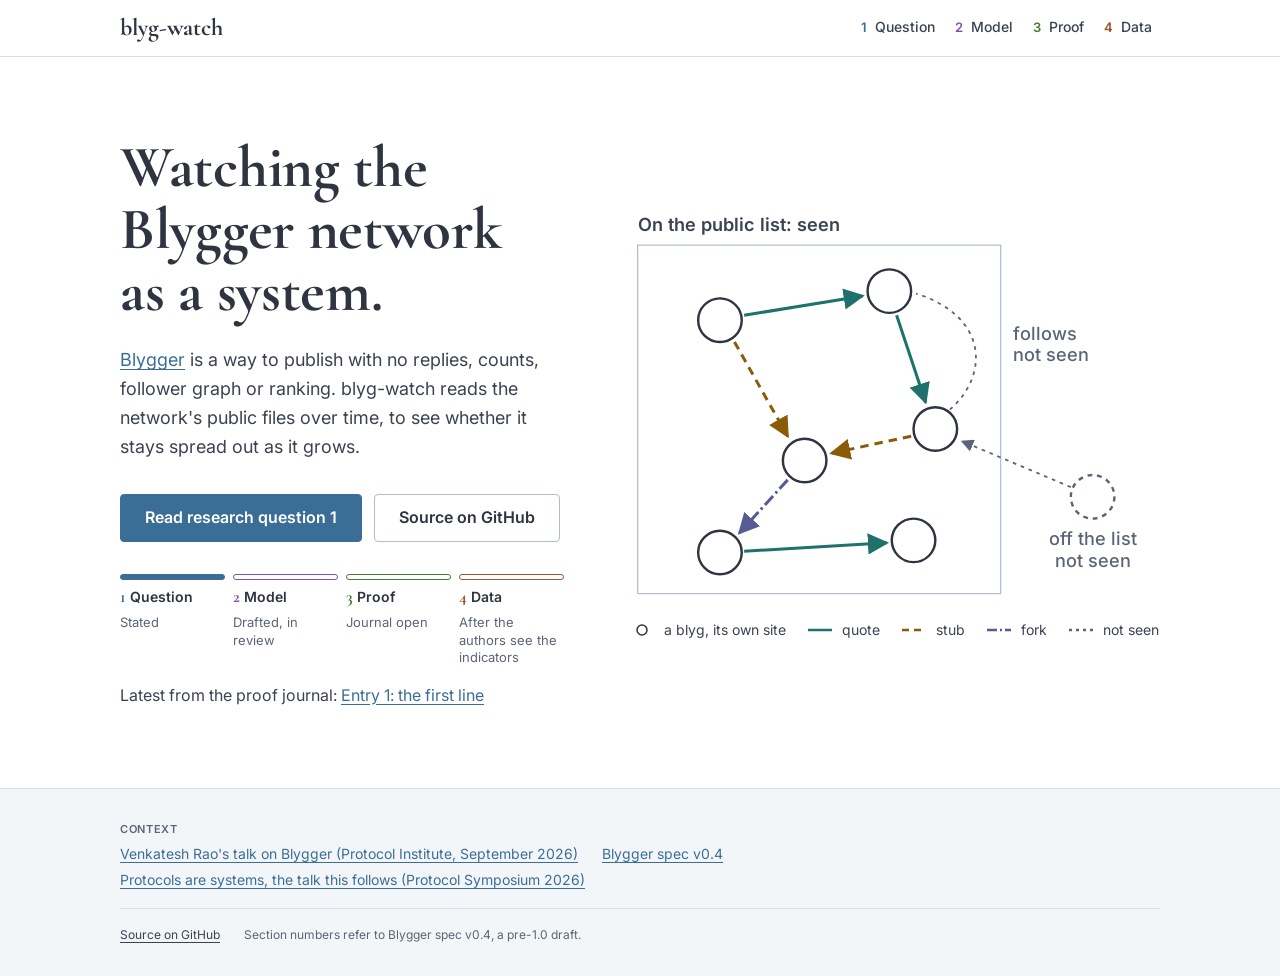
==== commit 38a16488: "site: front page and Proof page link straight to the newest journal entry, written by build.sh Four " ====
--- a/site/index.html
+++ b/site/index.html
@@ -38,6 +38,7 @@
         <a class="pr pr-proof" href="proof.html"><span class="pr-bar" aria-hidden="true"></span><span class="pr-l"><span class="pr-n">3</span> Proof</span><span class="pr-s">Journal open</span></a>
         <a class="pr pr-data" href="data.html"><span class="pr-bar" aria-hidden="true"></span><span class="pr-l"><span class="pr-n">4</span> Data</span><span class="pr-s">After the authors see the indicators</span></a>
       </nav>
+      <p class="sub latest">Latest from the proof journal: <!-- latest-entry --><a href="proof/journal/entries/2026-10-28-entry-1-the-first-line/">Entry 1: the first line</a><!-- /latest-entry --></p>
     </div>
 
     <figure class="hero-fig">
--- a/site/style.css
+++ b/site/style.css
@@ -252,3 +252,5 @@
 .kinds .sw { align-self: center; }
 
 .callout { margin: 16px 0; padding: 12px 0 12px 20px; border-left: 3px solid var(--c-step); max-width: 64ch; font-size: 17px; color: var(--ink); }
+
+.latest { margin-top: 16px; }
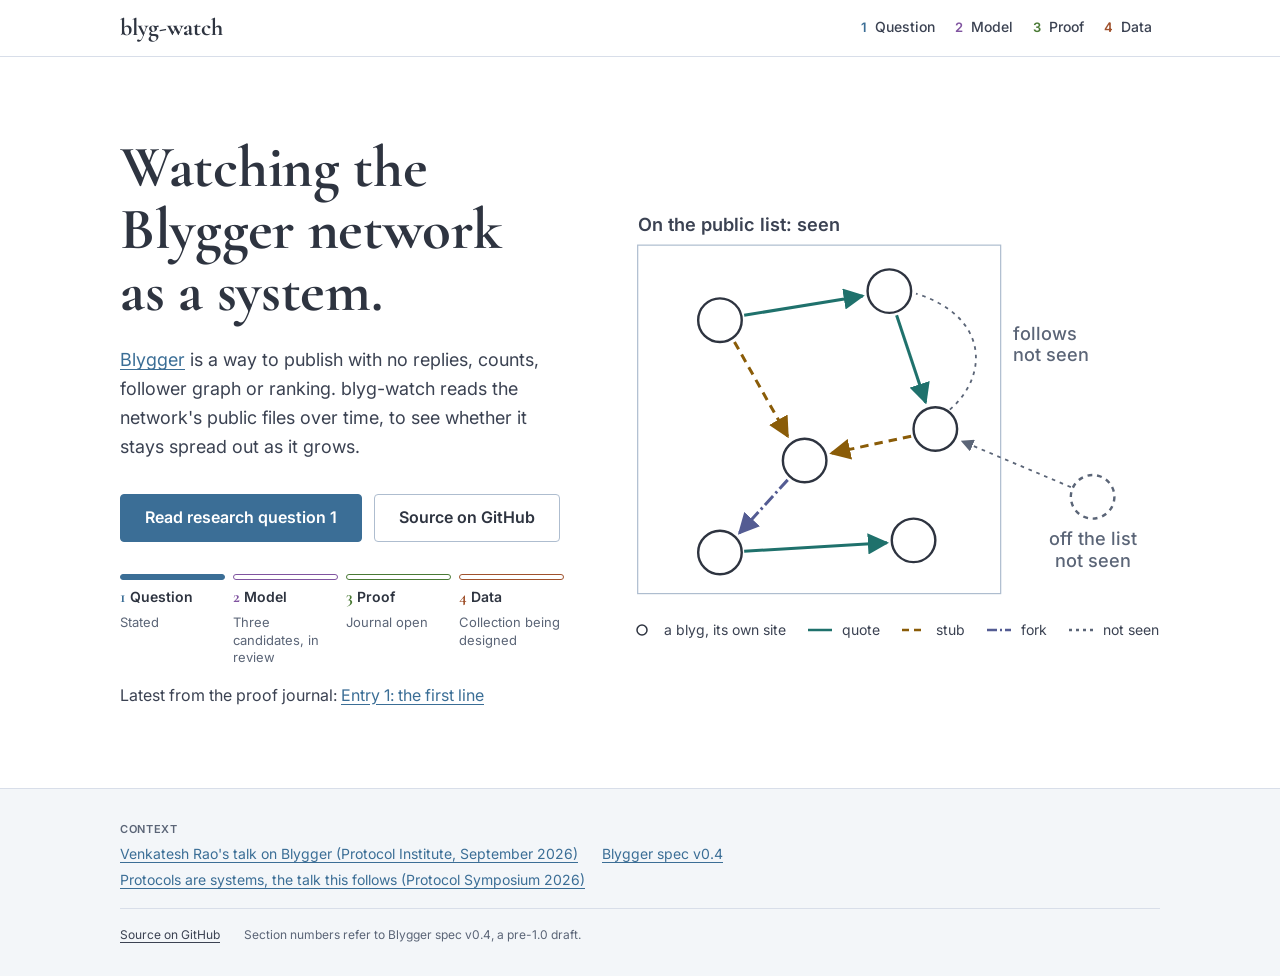
==== commit b9fbbd4e: "site: statuses say what is true after the offer (indicators are the watch's own, collection being de" ====
--- a/site/index.html
+++ b/site/index.html
@@ -34,9 +34,9 @@
       </div>
       <nav class="progress" aria-label="Where blyg-watch stands">
         <a class="pr pr-question pr-done" href="question.html"><span class="pr-bar" aria-hidden="true"></span><span class="pr-l"><span class="pr-n">1</span> Question</span><span class="pr-s">Stated</span></a>
-        <a class="pr pr-model" href="model.html"><span class="pr-bar" aria-hidden="true"></span><span class="pr-l"><span class="pr-n">2</span> Model</span><span class="pr-s">Drafted, in review</span></a>
+        <a class="pr pr-model" href="model.html"><span class="pr-bar" aria-hidden="true"></span><span class="pr-l"><span class="pr-n">2</span> Model</span><span class="pr-s">Three candidates, in review</span></a>
         <a class="pr pr-proof" href="proof.html"><span class="pr-bar" aria-hidden="true"></span><span class="pr-l"><span class="pr-n">3</span> Proof</span><span class="pr-s">Journal open</span></a>
-        <a class="pr pr-data" href="data.html"><span class="pr-bar" aria-hidden="true"></span><span class="pr-l"><span class="pr-n">4</span> Data</span><span class="pr-s">After the authors see the indicators</span></a>
+        <a class="pr pr-data" href="data.html"><span class="pr-bar" aria-hidden="true"></span><span class="pr-l"><span class="pr-n">4</span> Data</span><span class="pr-s">Collection being designed</span></a>
       </nav>
       <p class="sub latest">Latest from the proof journal: <!-- latest-entry --><a href="proof/journal/entries/2026-10-28-entry-1-the-first-line/">Entry 1: the first line</a><!-- /latest-entry --></p>
     </div>
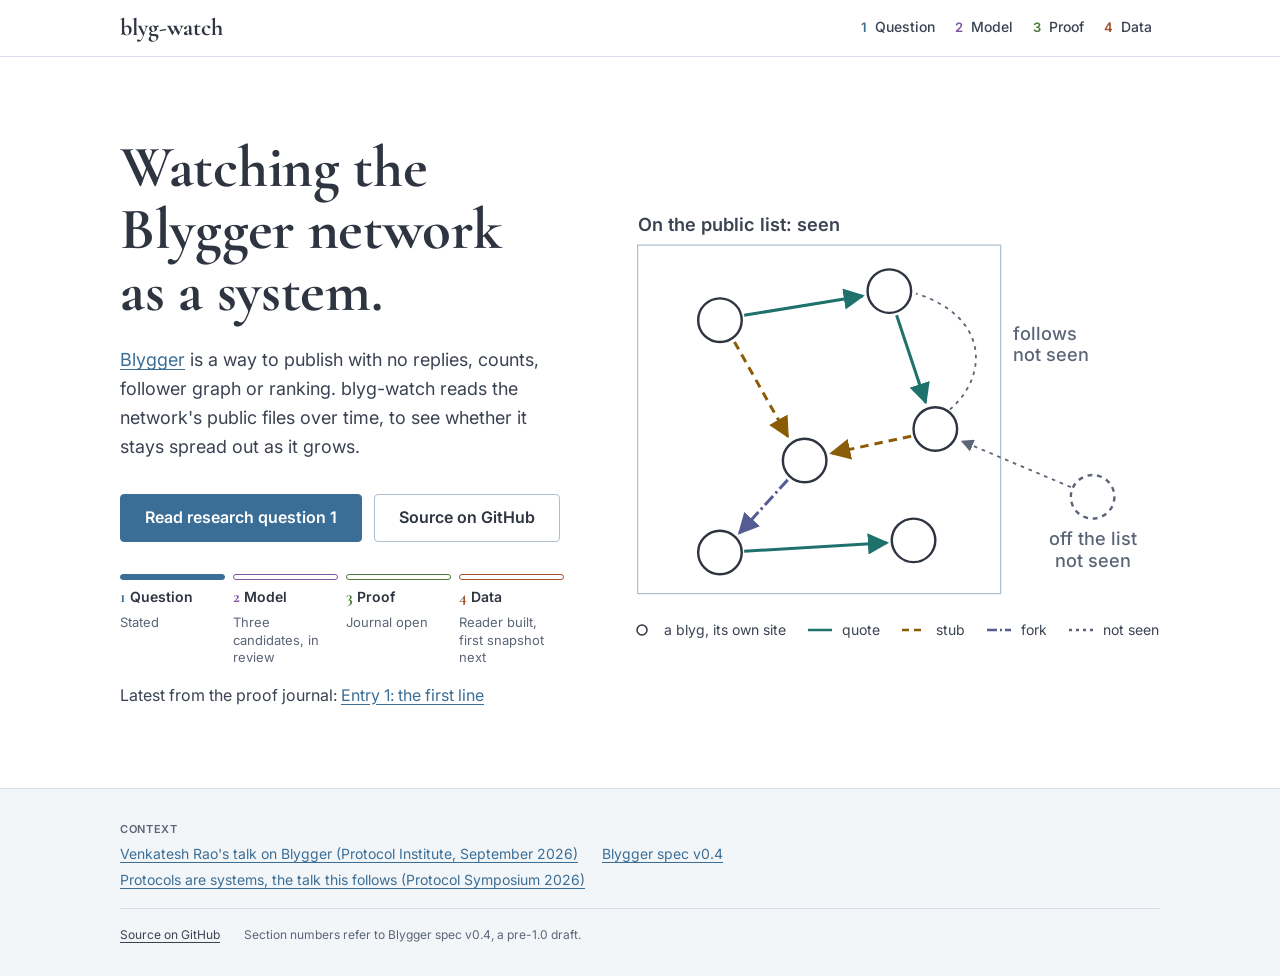
==== commit fc049c95: "site: the Data step says the reader is built and what a snapshot keeps Co-Authored-By: Claude Opus 5" ====
--- a/site/index.html
+++ b/site/index.html
@@ -36,7 +36,7 @@
         <a class="pr pr-question pr-done" href="question.html"><span class="pr-bar" aria-hidden="true"></span><span class="pr-l"><span class="pr-n">1</span> Question</span><span class="pr-s">Stated</span></a>
         <a class="pr pr-model" href="model.html"><span class="pr-bar" aria-hidden="true"></span><span class="pr-l"><span class="pr-n">2</span> Model</span><span class="pr-s">Three candidates, in review</span></a>
         <a class="pr pr-proof" href="proof.html"><span class="pr-bar" aria-hidden="true"></span><span class="pr-l"><span class="pr-n">3</span> Proof</span><span class="pr-s">Journal open</span></a>
-        <a class="pr pr-data" href="data.html"><span class="pr-bar" aria-hidden="true"></span><span class="pr-l"><span class="pr-n">4</span> Data</span><span class="pr-s">Collection being designed</span></a>
+        <a class="pr pr-data" href="data.html"><span class="pr-bar" aria-hidden="true"></span><span class="pr-l"><span class="pr-n">4</span> Data</span><span class="pr-s">Reader built, first snapshot next</span></a>
       </nav>
       <p class="sub latest">Latest from the proof journal: <!-- latest-entry --><a href="proof/journal/entries/2026-10-28-entry-1-the-first-line/">Entry 1: the first line</a><!-- /latest-entry --></p>
     </div>
